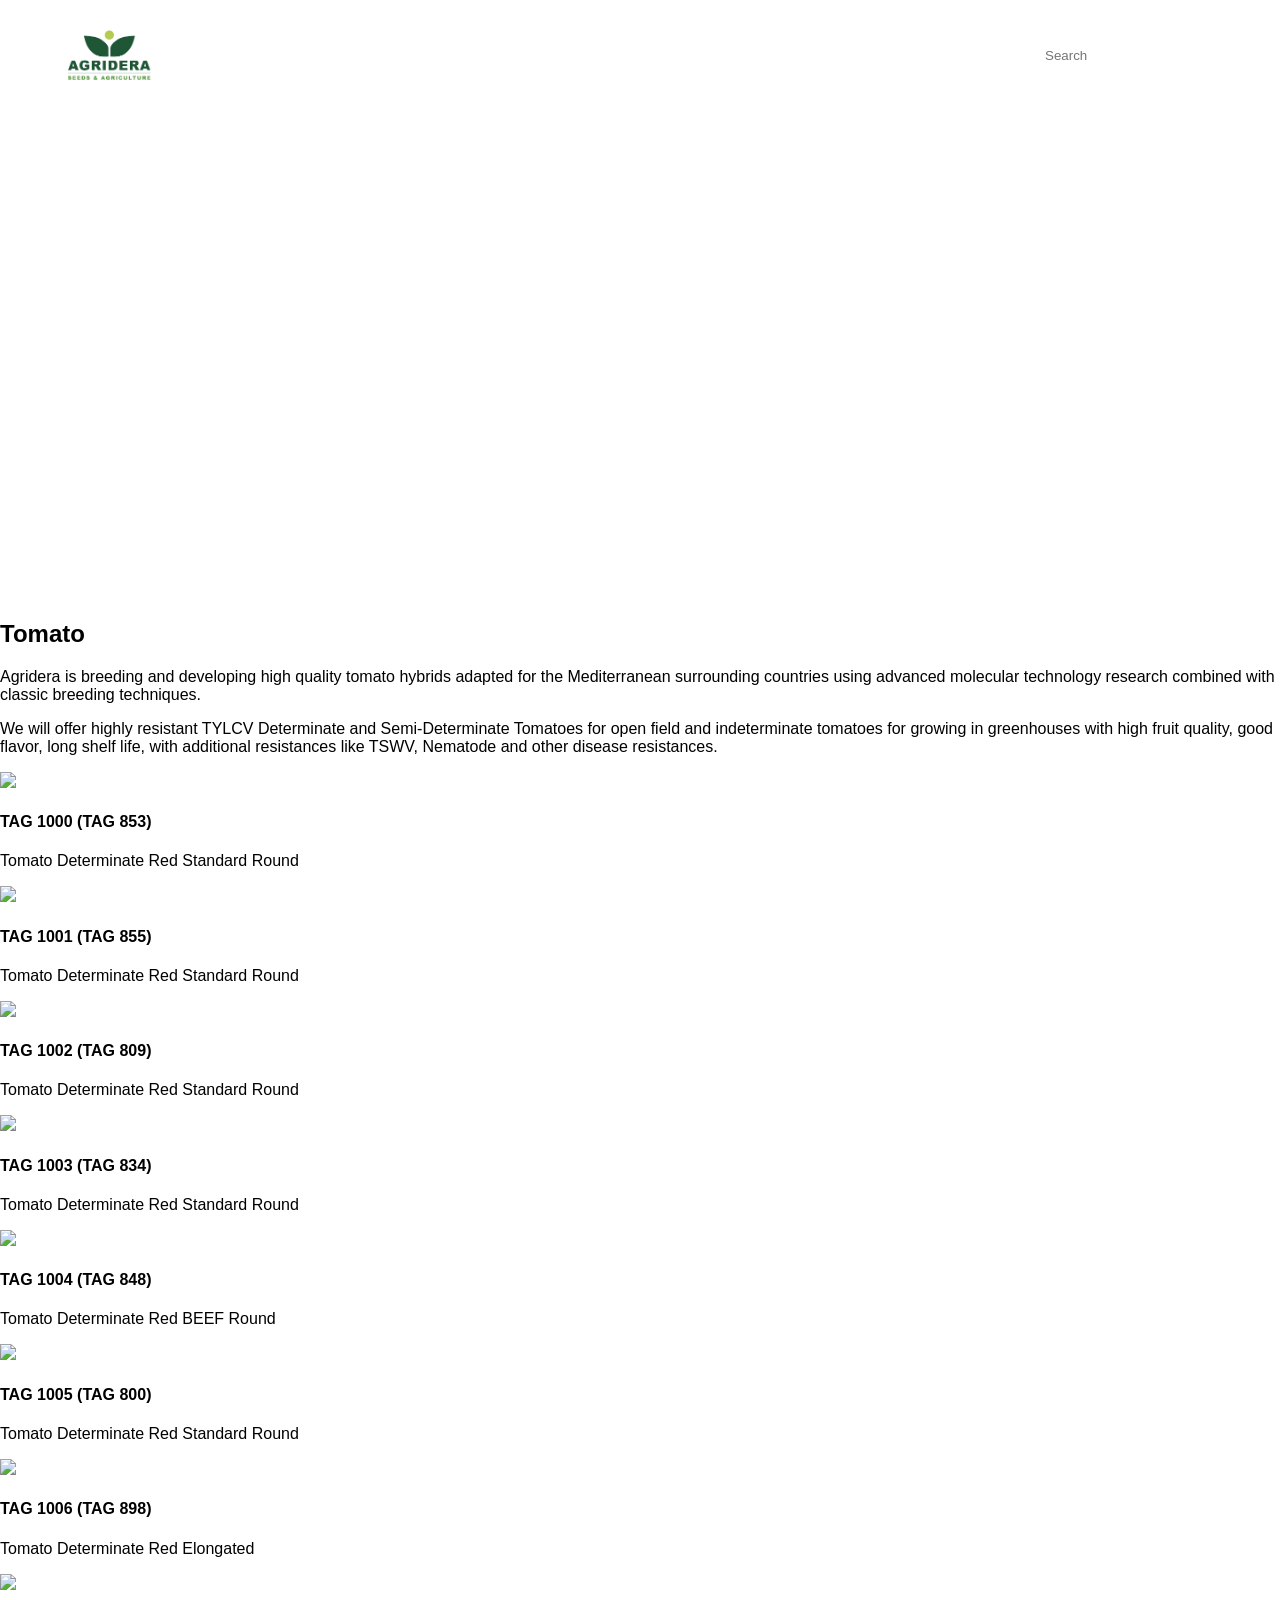
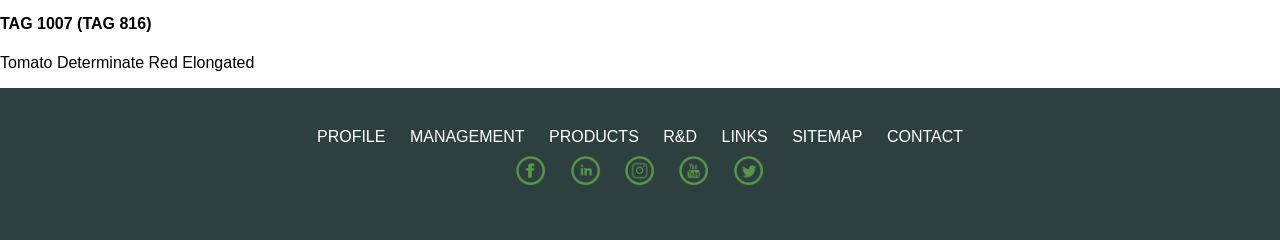
==== index2.html @ 7b8c217a "Create index2.html for Tomato - Agridera website This HTML file serves as a webpage for Tomato - Agr" ====
<!DOCTYPE html>
<html>
<head>
<meta charset="UTF-8">
<title>Tomato - Agridera</title>
<link rel="stylesheet" href="css/style.css">
</head>

<body>

<!-- HEADER -->
<div class="header small" style="background: url('images/image 7.png') center/cover no-repeat;">
    
    <div class="top-bar">
        <img src="images/Logo@2x.png" class="logo">

        <nav>
            <a href="index.html">Home</a>
            <a href="#">Company Profile</a>
            <a href="#">Management</a>
            <a href="#">Products</a>
            <a href="#">R&D</a>
            <a href="#">Contact</a>
        </nav>

        <input type="text" placeholder="Search" class="search">
    </div>

</div>

<!-- CONTENT -->
<div class="products">

    <h2>Tomato</h2>

    <p>
        Agridera is breeding and developing high quality tomato hybrids adapted for the Mediterranean surrounding countries using advanced molecular technology research combined with classic breeding techniques.
    </p>

    <p>
        We will offer highly resistant TYLCV Determinate and Semi-Determinate Tomatoes for open field and indeterminate tomatoes for growing in greenhouses with high fruit quality, good flavor, long shelf life, with additional resistances like TSWV, Nematode and other disease resistances.
    </p>

    <!-- PRODUCTS GRID -->
    <div class="grid">

        <div class="product">
            <img src="images/image 3(8).png">
            <h4>TAG 1000 (TAG 853)</h4>
            <p>Tomato Determinate Red Standard Round</p>
        </div>

        <div class="product">
            <img src="images/image 3 (1).png">
            <h4>TAG 1001 (TAG 855)</h4>
            <p>Tomato Determinate Red Standard Round</p>
        </div>

        <div class="product">
            <img src="images/image 3 (2).png">
            <h4>TAG 1002 (TAG 809)</h4>
            <p>Tomato Determinate Red Standard Round</p>
        </div>

        <div class="product">
            <img src="images/image 3 (3).png">
            <h4>TAG 1003 (TAG 834)</h4>
            <p>Tomato Determinate Red Standard Round</p>
        </div>

        <div class="product">
            <img src="images/image 3 (4).png">
            <h4>TAG 1004 (TAG 848)</h4>
            <p>Tomato Determinate Red BEEF Round</p>
        </div>

        <div class="product">
            <img src="images/image 3 (5).png">
            <h4>TAG 1005 (TAG 800)</h4>
            <p>Tomato Determinate Red Standard Round</p>
        </div>

        <div class="product">
            <img src="images/image 3 (6).png">
            <h4>TAG 1006 (TAG 898)</h4>
            <p>Tomato Determinate Red Elongated</p>
        </div>

        <div class="product">
            <img src="images/image 3 (7).png">
            <h4>TAG 1007 (TAG 816)</h4>
            <p>Tomato Determinate Red Elongated</p>
        </div>

    </div>

</div>

<!-- FOOTER -->
<div class="footer">

    <div class="menu">
        <a href="#">PROFILE</a>
        <a href="#">MANAGEMENT</a>
        <a href="#">PRODUCTS</a>
        <a href="#">R&D</a>
        <a href="#">LINKS</a>
        <a href="#">SITEMAP</a>
        <a href="#">CONTACT</a>
    </div>

    <div class="socials">
        <img src="images/Ico_fb.png">
        <img src="images/Ico_in.png">
        <img src="images/Ico_inst.png">
        <img src="images/Ico_tube.png">
        <img src="images/Ico_tw.png">
    </div>

</div>

</body>
</html>
---- css/style.css ----
/* GLOBAL */
body {
    margin: 0;
    font-family: Arial, sans-serif;
}

/* HEADER */
.header {
    background: url("../images/Banner.png") center/cover no-repeat;
    height: 600px;
    color: white;
}

.top-bar {
    display: flex;
    justify-content: space-between;
    align-items: center;
    padding: 30px 60px;
}

.search {
    padding: 6px;
    border-radius: 5px;
    border: none;
}

.logo {
    height: 50px;
}

.top-bar nav a {
    margin: 0 10px;
    color: white;
    text-decoration: none;
}

.hero {
    text-align: center;
    margin-top: 180px;
}

.hero h1 {
    font-size: 36px;
}

/* ICONS */
.icons {
    display: flex;
    justify-content: space-around;
    background: #f5f5f5;
    padding: 30px;
    text-align: center;
}

.icons img {
    width: 80px;
    height: 80px;
    object-fit: contain;
}

/* увеличенные конкретные */
.icons div:nth-child(2) img, /* Watermelon */
.icons div:nth-child(4) img, /* Sunflower */
.icons div:nth-child(6) img  /* Eggplant */
{
    width: 100px;
    height: 100px;
}

/* SECTIONS */
.vision, .mission {
    display: flex;
    justify-content: center;
    align-items: center;
    gap: 60px;
    padding: 100px;
}

.vision img, .mission img {
    width: 350px;
    border-radius: 10px;
}

.text {
    max-width: 400px;
}

/* ACTIVITIES */
.activities {
    background: #f0f4f3;
    text-align: center;
    padding: 80px;
}

.cards {
    display: flex;
    justify-content: center;
    gap: 40px;
    margin-top: 40px;
}

.card {
    background: white;
    padding: 20px;
    border-radius: 10px;
    width: 220px;
    box-shadow: 0 0 10px rgba(0,0,0,0.1);
}

.card img {
    width: 100px;
}

/* FOOTER */
.footer {
    background: #2e3f3f;
    color: white;
    text-align: center;
    padding: 40px;
}

.footer .menu a {
    margin: 0 10px;
    color: white;
    text-decoration: none;
}

.socials img {
    width: 30px;
    margin: 10px;
}
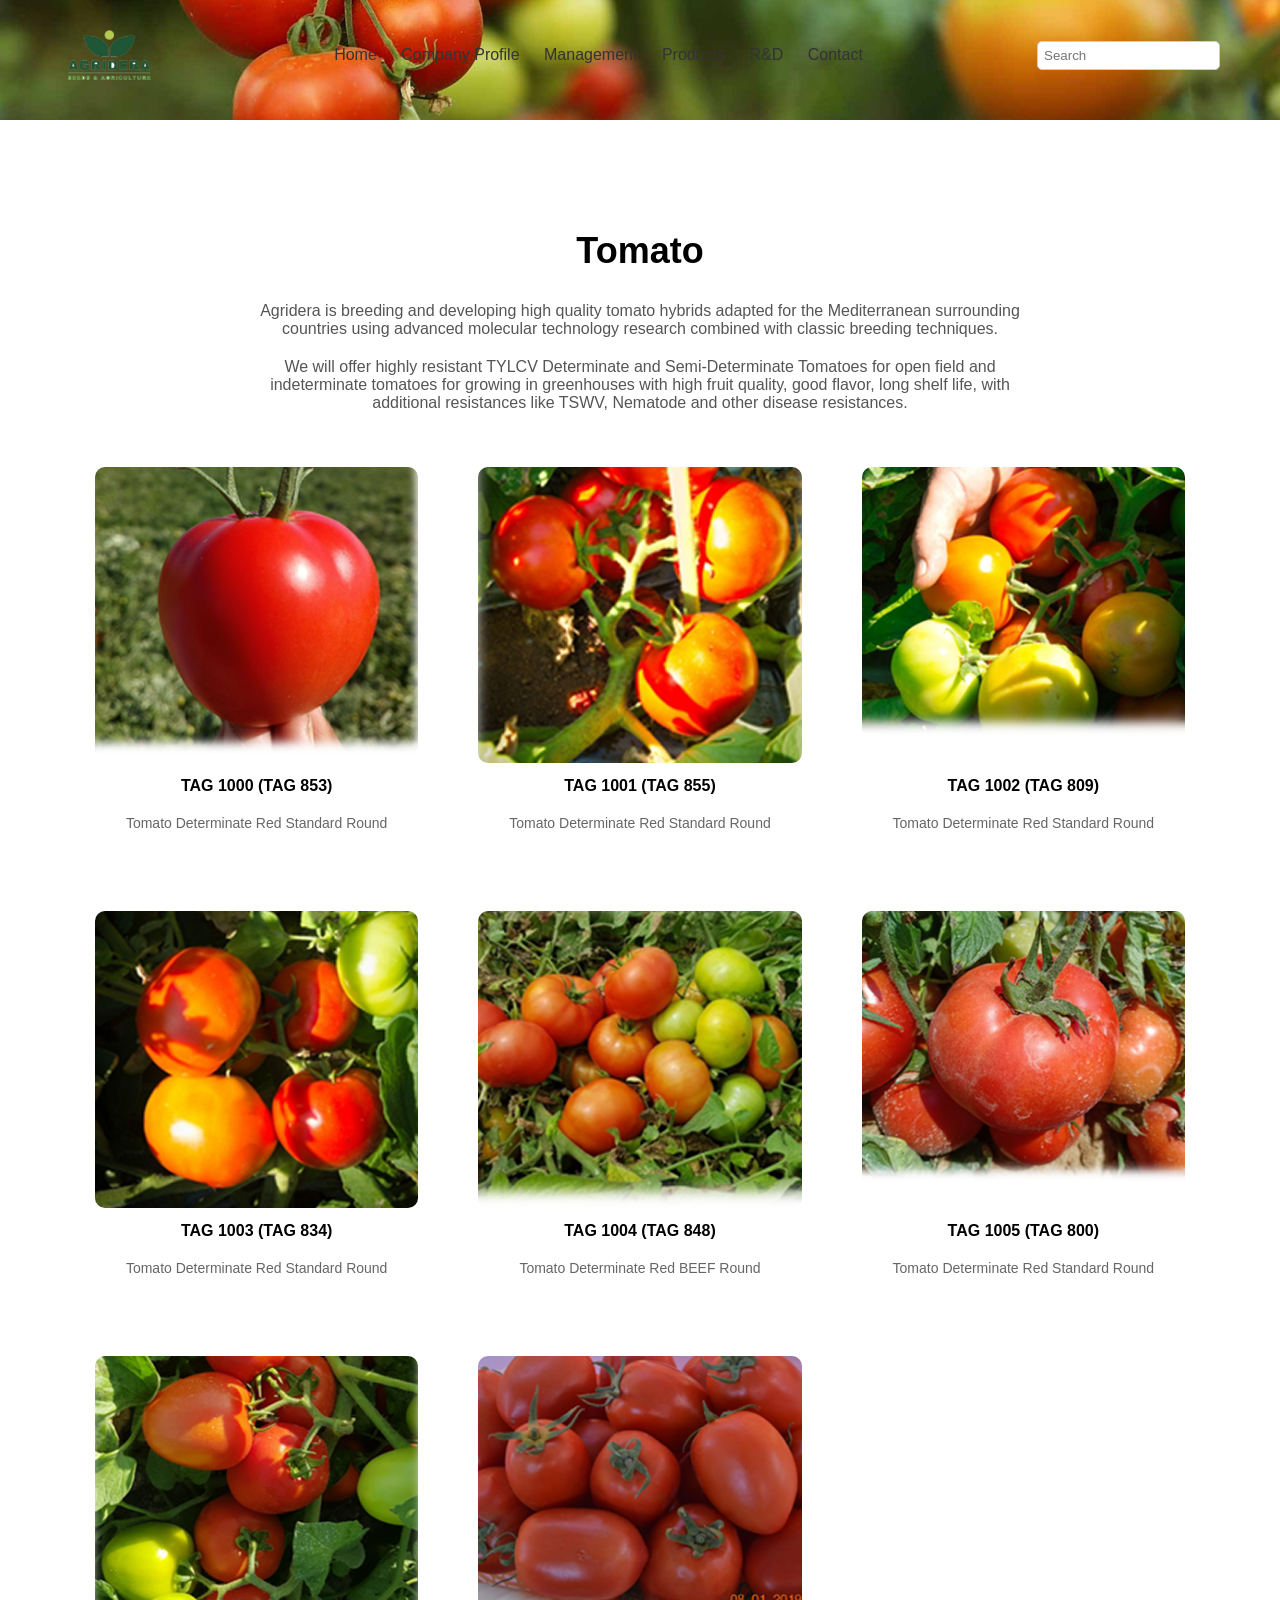
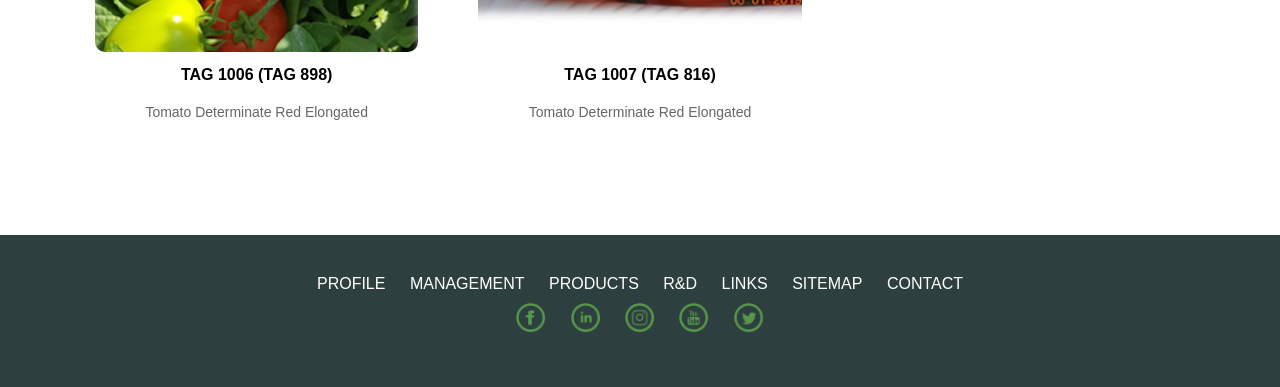
==== commit 53a37866: "Update index2.html" ====
--- a/index2.html
+++ b/index2.html
@@ -58,7 +58,11 @@
 
         <div class="product">
             <img src="images/image 3 (2).png">
-            <h4>TAG 1002 (TAG 809)</h4>
+            <h4>
+                <a href="index3.html" style="text-decoration: none; color: inherit;">
+                    TAG 1002 (TAG 809)
+                </a>
+            </h4>
             <p>Tomato Determinate Red Standard Round</p>
         </div>
 
--- a/css/style.css
+++ b/css/style.css
@@ -11,6 +11,10 @@
     color: white;
 }
 
+.header.small {
+    height: 300px;
+}
+
 .top-bar {
     display: flex;
     justify-content: space-between;
@@ -58,15 +62,6 @@
     object-fit: contain;
 }
 
-/* увеличенные конкретные */
-.icons div:nth-child(2) img, /* Watermelon */
-.icons div:nth-child(4) img, /* Sunflower */
-.icons div:nth-child(6) img  /* Eggplant */
-{
-    width: 100px;
-    height: 100px;
-}
-
 /* SECTIONS */
 .vision, .mission {
     display: flex;
@@ -111,6 +106,49 @@
     width: 100px;
 }
 
+/* PRODUCTS PAGE */
+.products {
+    padding: 80px;
+    text-align: center;
+}
+
+.products h2 {
+    font-size: 36px;
+}
+
+.products p {
+    max-width: 800px;
+    margin: 20px auto;
+    color: #555;
+}
+
+.grid {
+    display: grid;
+    grid-template-columns: repeat(3, 1fr);
+    gap: 30px;
+    margin-top: 40px;
+}
+
+.product {
+    background: #fff;
+    padding: 15px;
+    border-radius: 10px;
+}
+
+.product img {
+    width: 100%;
+    border-radius: 10px;
+}
+
+.product h4 {
+    margin: 10px 0 5px;
+}
+
+.product p {
+    font-size: 14px;
+    color: #666;
+}
+
 /* FOOTER */
 .footer {
     background: #2e3f3f;
@@ -128,4 +166,72 @@
 .socials img {
     width: 30px;
     margin: 10px;
+}
+/* HEADER FIX (как на фото с белым баннером) */
+.header.small {
+    background: url("../images/Rectangle 6.png") center/cover no-repeat;
+    height: 120px;
+}
+
+.top-bar nav a {
+    color: #333;
+    font-weight: 500;
+}
+
+.search {
+    border: 1px solid #ccc;
+}
+
+/* PRODUCT PAGE */
+.product-page {
+    background: #f5f5f5;
+    padding: 60px;
+}
+
+.back {
+    color: #6aa84f;
+    text-decoration: none;
+}
+
+.product-wrapper {
+    display: flex;
+    gap: 80px;
+    margin-top: 30px;
+}
+
+.left {
+    max-width: 500px;
+}
+
+.left h2 {
+    color: #6aa84f;
+}
+
+.left h3, .left h4 {
+    color: #6aa84f;
+}
+
+.badge {
+    width: 180px;
+    margin: 20px 0;
+}
+
+.right .main-img {
+    width: 350px;
+    border-radius: 10px;
+}
+
+.btn {
+    margin-top: 20px;
+    width: 200px;
+}
+
+.info {
+    display: flex;
+    gap: 80px;
+    margin-top: 40px;
+}
+
+.info h4 {
+    color: #6aa84f;
 }
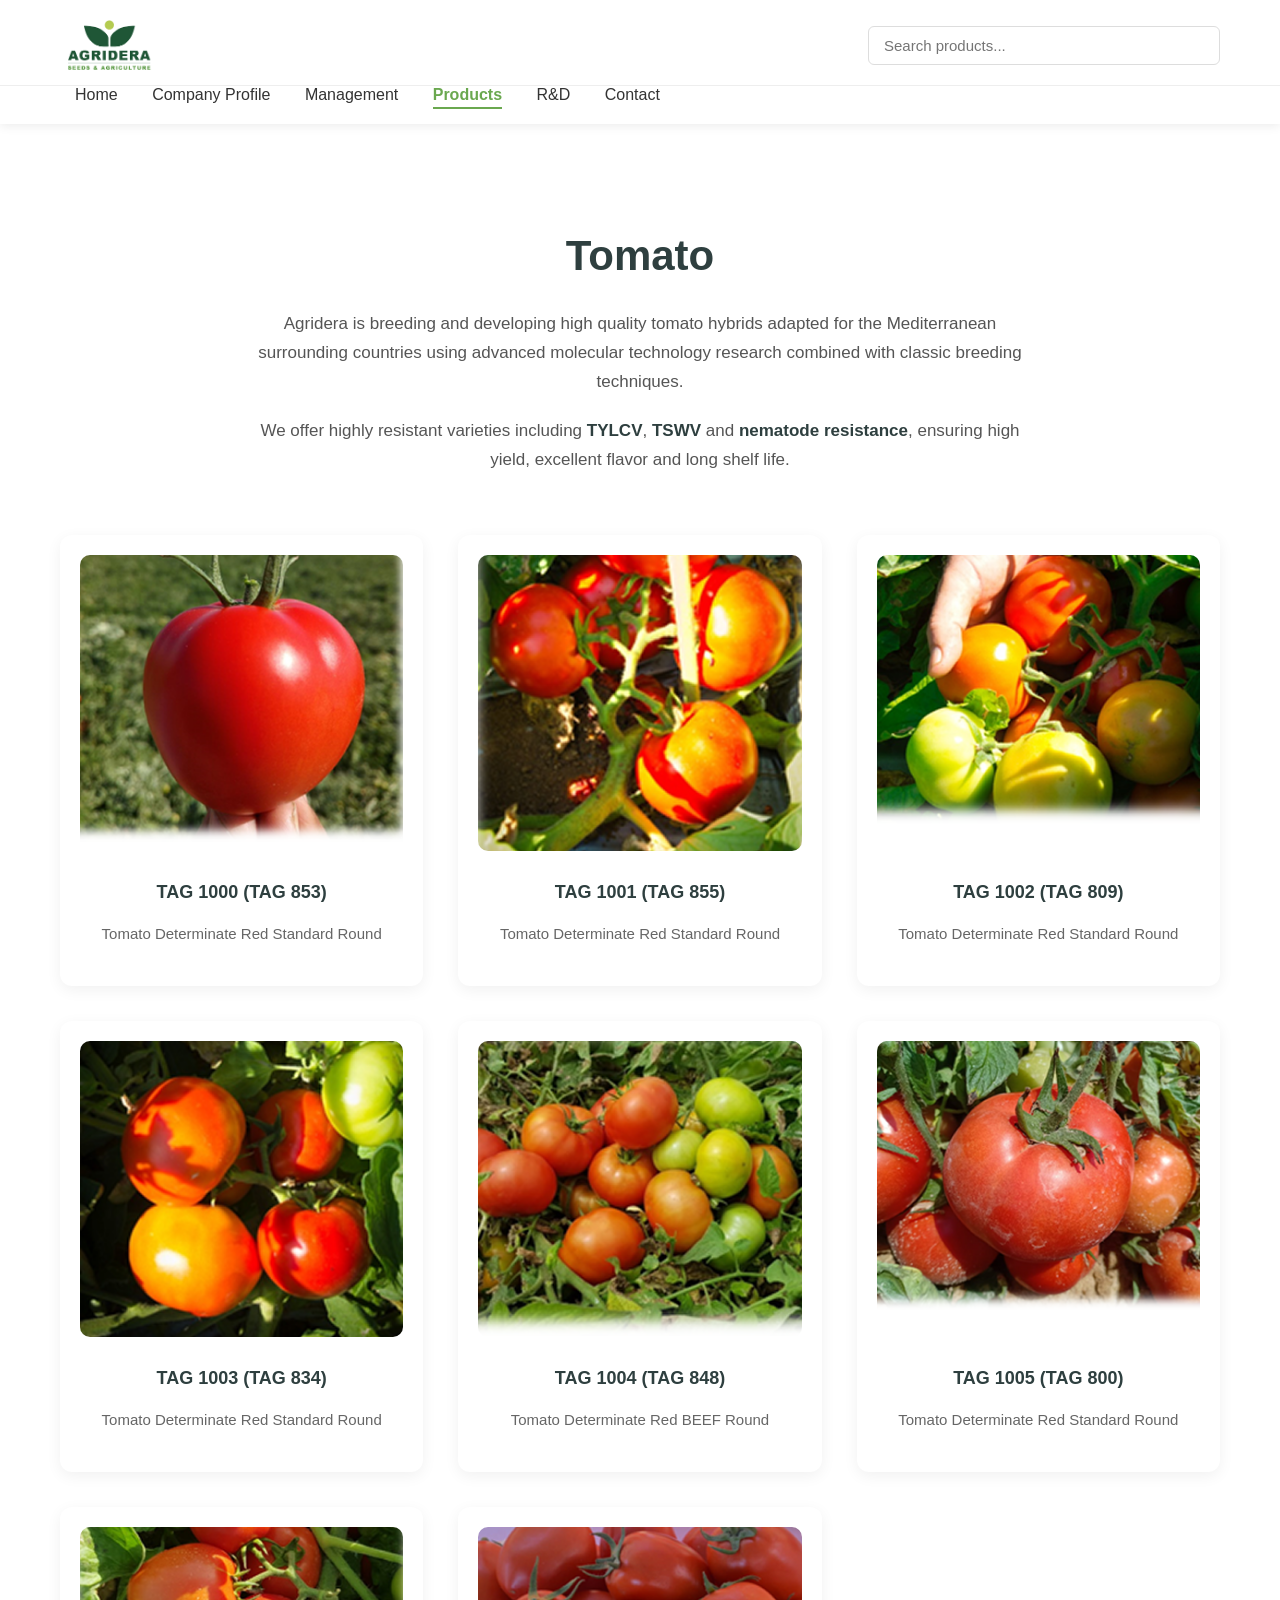
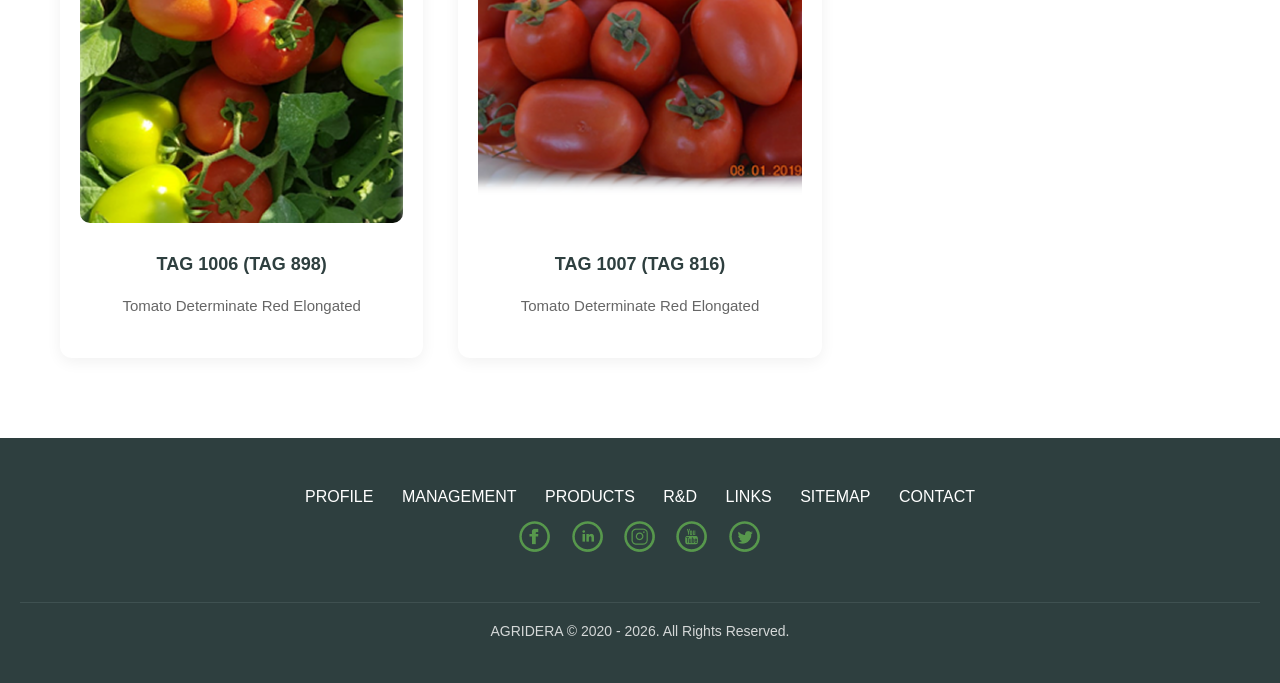
==== commit da7b7977: "Refactor index2.html for better structure and accessibility Updated the header, added alt attributes" ====
--- a/index2.html
+++ b/index2.html
@@ -1,29 +1,32 @@
 <!DOCTYPE html>
 <html>
 <head>
-<meta charset="UTF-8">
-<title>Tomato - Agridera</title>
-<link rel="stylesheet" href="css/style.css">
+    <meta charset="UTF-8">
+    <title>Products - Tomato | Agridera</title>
+    <link rel="stylesheet" href="css/style.css">
 </head>
 
 <body>
 
-<!-- HEADER -->
-<div class="header small" style="background: url('images/image 7.png') center/cover no-repeat;">
+<!-- HEADER (белый, как требовалось) -->
+<div class="header small white-header">
     
     <div class="top-bar">
         <img src="images/Logo@2x.png" class="logo">
 
+        <input type="text" placeholder="Search products..." class="search">
+    </div>
+
+    <!-- Навигация теперь ПОД строкой поиска -->
+    <div class="nav-bar">
         <nav>
             <a href="index.html">Home</a>
             <a href="#">Company Profile</a>
             <a href="#">Management</a>
-            <a href="#">Products</a>
+            <a href="index2.html" class="active">Products</a>
             <a href="#">R&D</a>
             <a href="#">Contact</a>
         </nav>
-
-        <input type="text" placeholder="Search" class="search">
     </div>
 
 </div>
@@ -31,33 +34,35 @@
 <!-- CONTENT -->
 <div class="products">
 
-    <h2>Tomato</h2>
+    <h1>Tomato</h1>
 
-    <p>
-        Agridera is breeding and developing high quality tomato hybrids adapted for the Mediterranean surrounding countries using advanced molecular technology research combined with classic breeding techniques.
-    </p>
-
-    <p>
-        We will offer highly resistant TYLCV Determinate and Semi-Determinate Tomatoes for open field and indeterminate tomatoes for growing in greenhouses with high fruit quality, good flavor, long shelf life, with additional resistances like TSWV, Nematode and other disease resistances.
-    </p>
+    <div class="description">
+        <p>
+            Agridera is breeding and developing high quality tomato hybrids adapted for the Mediterranean surrounding countries using advanced molecular technology research combined with classic breeding techniques.
+        </p>
+        
+        <p>
+            We offer highly resistant varieties including <strong>TYLCV</strong>, <strong>TSWV</strong> and <strong>nematode resistance</strong>, ensuring high yield, excellent flavor and long shelf life.
+        </p>
+    </div>
 
     <!-- PRODUCTS GRID -->
     <div class="grid">
 
         <div class="product">
-            <img src="images/image 3(8).png">
+            <img src="images/image 3(8).png" alt="TAG 1000">
             <h4>TAG 1000 (TAG 853)</h4>
             <p>Tomato Determinate Red Standard Round</p>
         </div>
 
         <div class="product">
-            <img src="images/image 3 (1).png">
+            <img src="images/image 3 (1).png" alt="TAG 1001">
             <h4>TAG 1001 (TAG 855)</h4>
             <p>Tomato Determinate Red Standard Round</p>
         </div>
 
         <div class="product">
-            <img src="images/image 3 (2).png">
+            <img src="images/image 3 (2).png" alt="TAG 1002">
             <h4>
                 <a href="index3.html" style="text-decoration: none; color: inherit;">
                     TAG 1002 (TAG 809)
@@ -67,31 +72,31 @@
         </div>
 
         <div class="product">
-            <img src="images/image 3 (3).png">
+            <img src="images/image 3 (3).png" alt="TAG 1003">
             <h4>TAG 1003 (TAG 834)</h4>
             <p>Tomato Determinate Red Standard Round</p>
         </div>
 
         <div class="product">
-            <img src="images/image 3 (4).png">
+            <img src="images/image 3 (4).png" alt="TAG 1004">
             <h4>TAG 1004 (TAG 848)</h4>
             <p>Tomato Determinate Red BEEF Round</p>
         </div>
 
         <div class="product">
-            <img src="images/image 3 (5).png">
+            <img src="images/image 3 (5).png" alt="TAG 1005">
             <h4>TAG 1005 (TAG 800)</h4>
             <p>Tomato Determinate Red Standard Round</p>
         </div>
 
         <div class="product">
-            <img src="images/image 3 (6).png">
+            <img src="images/image 3 (6).png" alt="TAG 1006">
             <h4>TAG 1006 (TAG 898)</h4>
             <p>Tomato Determinate Red Elongated</p>
         </div>
 
         <div class="product">
-            <img src="images/image 3 (7).png">
+            <img src="images/image 3 (7).png" alt="TAG 1007">
             <h4>TAG 1007 (TAG 816)</h4>
             <p>Tomato Determinate Red Elongated</p>
         </div>
@@ -114,12 +119,14 @@
     </div>
 
     <div class="socials">
-        <img src="images/Ico_fb.png">
-        <img src="images/Ico_in.png">
-        <img src="images/Ico_inst.png">
-        <img src="images/Ico_tube.png">
-        <img src="images/Ico_tw.png">
+        <img src="images/Ico_fb.png" alt="Facebook">
+        <img src="images/Ico_in.png" alt="LinkedIn">
+        <img src="images/Ico_inst.png" alt="Instagram">
+        <img src="images/Ico_tube.png" alt="YouTube">
+        <img src="images/Ico_tw.png" alt="Twitter">
     </div>
+
+    <p class="copyright">AGRIDERA © 2020 - 2026. All Rights Reserved.</p>
 
 </div>
 
--- a/css/style.css
+++ b/css/style.css
@@ -234,4 +234,159 @@
 
 .info h4 {
     color: #6aa84f;
-}+}
+/* ==================== HEADER - WHITE VERSION ==================== */
+.header.small.white-header {
+    background: #ffffff;
+    height: auto;
+    box-shadow: 0 2px 10px rgba(0,0,0,0.08);
+    position: sticky;
+    top: 0;
+    z-index: 100;
+}
+
+.white-header .top-bar {
+    padding: 20px 60px 15px 60px;
+    border-bottom: 1px solid #eee;
+}
+
+.white-header .nav-bar {
+    padding: 0 60px 20px 60px;
+    background: #ffffff;
+}
+
+.white-header .top-bar nav a,
+.white-header .nav-bar nav a {
+    color: #333;
+    font-weight: 500;
+    text-decoration: none;
+    margin: 0 15px;
+    transition: color 0.3s;
+}
+
+.white-header .top-bar nav a:hover,
+.white-header .nav-bar nav a:hover {
+    color: #6aa84f;
+}
+
+.white-header .nav-bar nav a.active {
+    color: #6aa84f;
+    font-weight: 600;
+    position: relative;
+}
+
+.white-header .nav-bar nav a.active::after {
+    content: '';
+    position: absolute;
+    bottom: -6px;
+    left: 0;
+    width: 100%;
+    height: 2px;
+    background: #6aa84f;
+}
+
+/* Search */
+.search {
+    padding: 10px 15px;
+    border: 1px solid #ddd;
+    border-radius: 6px;
+    width: 320px;
+    font-size: 15px;
+}
+
+/* ==================== PRODUCTS PAGE ==================== */
+.products {
+    padding: 80px 60px;
+    max-width: 1400px;
+    margin: 0 auto;
+}
+
+.products h1 {
+    font-size: 42px;
+    color: #2e3f3f;
+    margin-bottom: 30px;
+    text-align: center;
+}
+
+.description {
+    max-width: 900px;
+    margin: 0 auto 60px auto;
+    text-align: center;
+    line-height: 1.7;
+    color: #444;
+    font-size: 17px;
+}
+
+.description p {
+    margin-bottom: 20px;
+}
+
+.description strong {
+    color: #2e3f3f;
+}
+
+/* Grid остаётся почти таким же, только улучшил немного */
+.grid {
+    display: grid;
+    grid-template-columns: repeat(auto-fit, minmax(280px, 1fr));
+    gap: 35px;
+    margin-top: 40px;
+}
+
+.product {
+    background: #fff;
+    padding: 20px;
+    border-radius: 12px;
+    box-shadow: 0 4px 15px rgba(0,0,0,0.06);
+    transition: transform 0.3s, box-shadow 0.3s;
+}
+
+.product:hover {
+    transform: translateY(-8px);
+    box-shadow: 0 10px 25px rgba(0,0,0,0.12);
+}
+
+.product img {
+    width: 100%;
+    border-radius: 10px;
+    margin-bottom: 15px;
+}
+
+.product h4 {
+    margin: 12px 0 8px 0;
+    color: #2e3f3f;
+    font-size: 18px;
+}
+
+.product p {
+    color: #666;
+    font-size: 15px;
+    line-height: 1.5;
+}
+
+/* Footer */
+.footer {
+    background: #2e3f3f;
+    color: white;
+    text-align: center;
+    padding: 50px 20px 30px;
+}
+
+.footer .menu a {
+    margin: 0 12px;
+    color: white;
+    text-decoration: none;
+}
+
+.footer .socials img {
+    width: 32px;
+    margin: 15px 8px;
+}
+
+.copyright {
+    margin-top: 30px;
+    opacity: 0.8;
+    font-size: 14px;
+    border-top: 1px solid #445555;
+    padding-top: 20px;
+}
